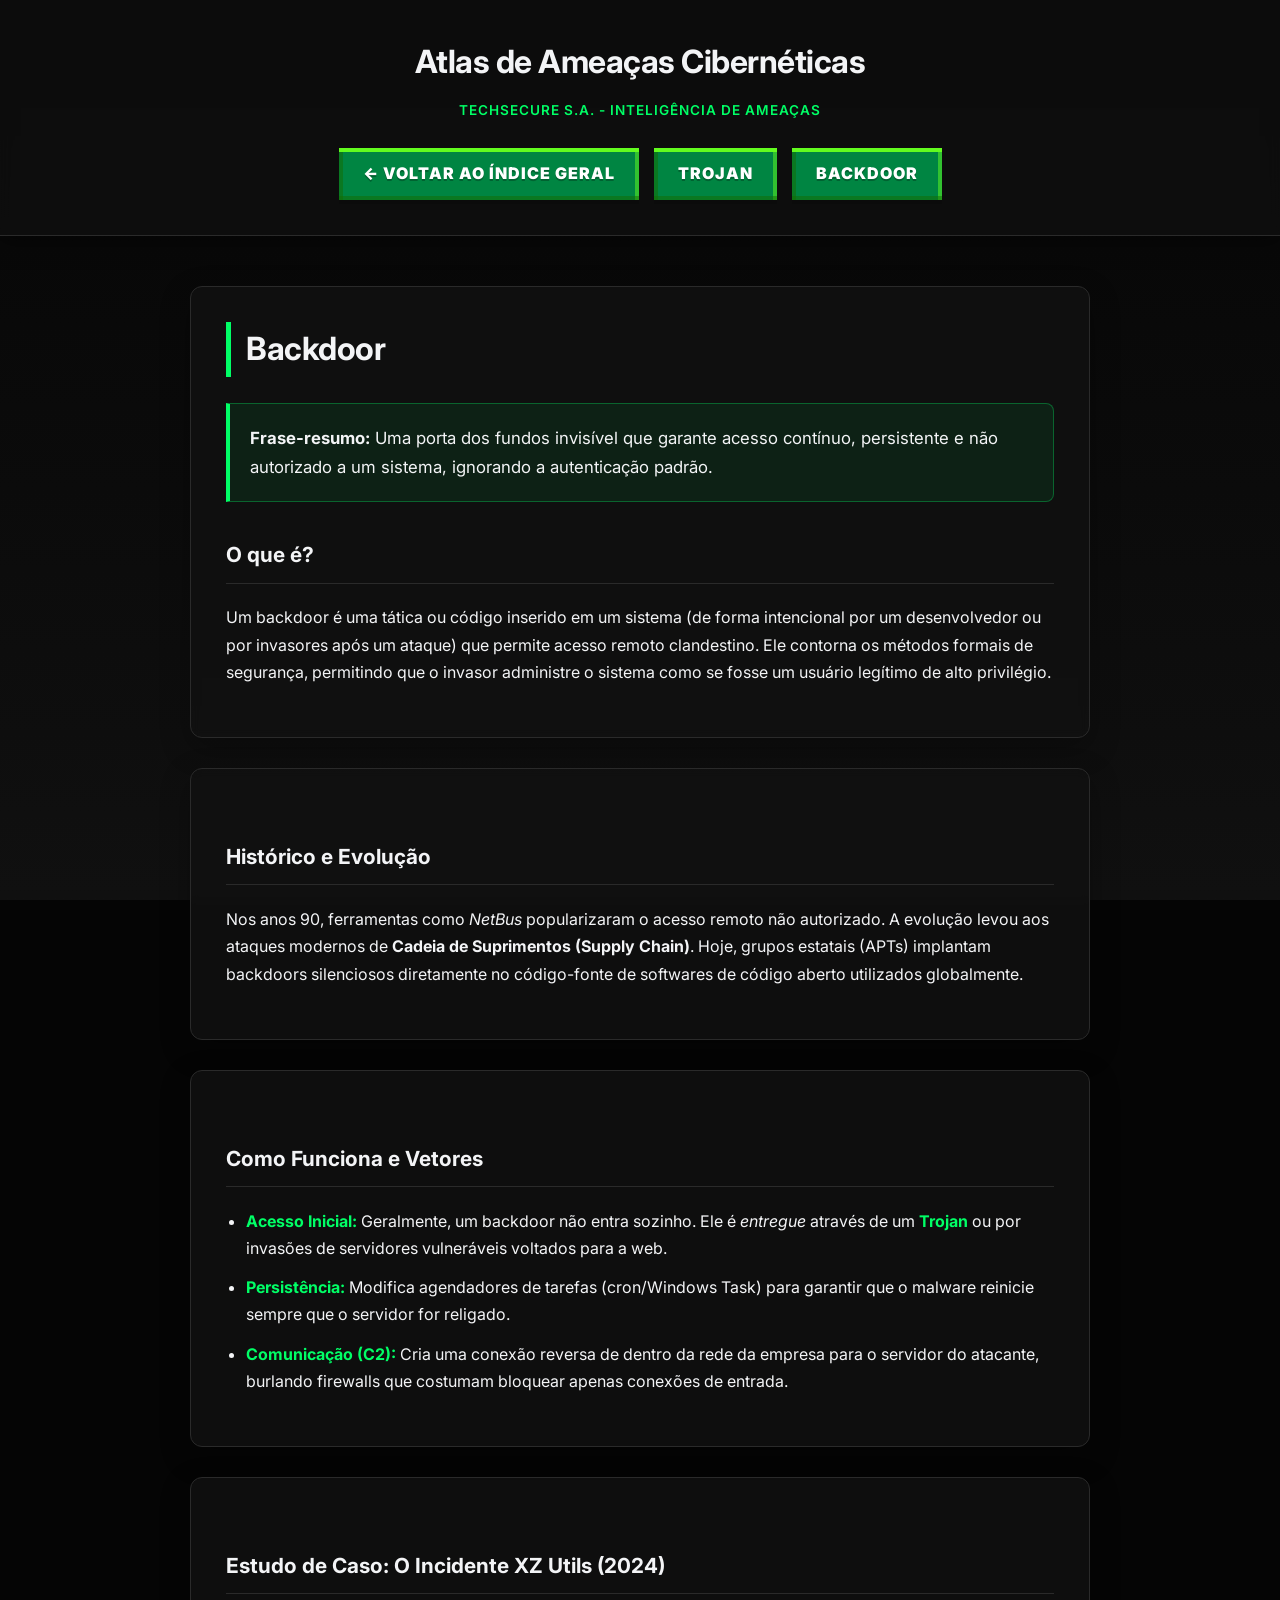
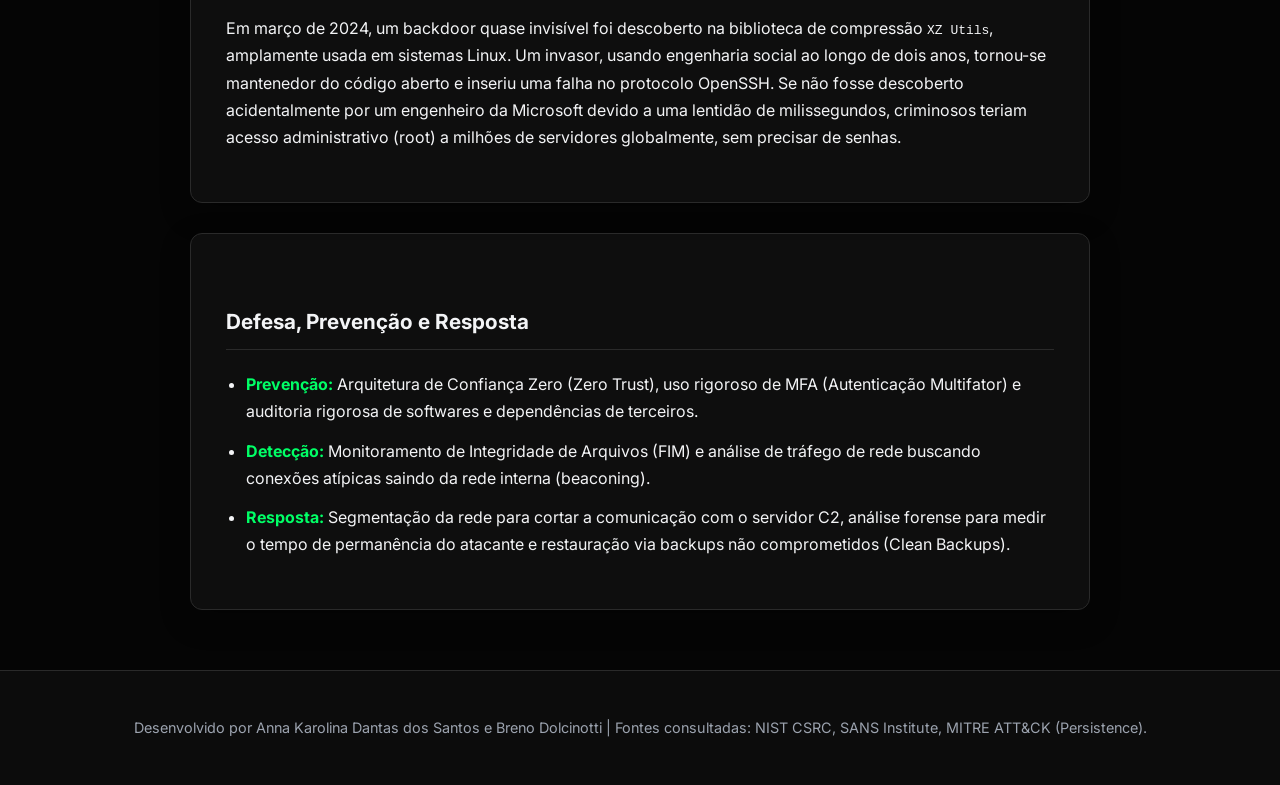
==== dupla02/backdoor.html @ b8115337 "feat: cria projeto" ====
<!DOCTYPE html>
<html lang="pt-BR">
<head>
    <meta charset="UTF-8">
    <meta name="viewport" content="width=device-width, initial-scale=1.0">
    <title>Backdoor - Atlas de Ameaças</title>
    <link rel="stylesheet" href="../dupla02/style.css">
</head>
<body>
    <header>
        <h1>Atlas de Ameaças Cibernéticas</h1>
        <p>TechSecure S.A. - Inteligência de Ameaças</p>
        <nav>
            <a href="../index.html" class="btn-3d">← Voltar ao Índice Geral</a>
            <a href="trojan.html" class="btn-3d">Trojan</a>
            <a href="backdoor.html" class="btn-3d">Backdoor</a>
        </nav>
    </header>

    <main>
        <article>
            <section>
                <h2>Backdoor</h2>
                <p class="highlight-box"><strong>Frase-resumo:</strong> Uma porta dos fundos invisível que garante acesso contínuo, persistente e não autorizado a um sistema, ignorando a autenticação padrão.</p>
                
                <h3>O que é?</h3>
                <p>Um backdoor é uma tática ou código inserido em um sistema (de forma intencional por um desenvolvedor ou por invasores após um ataque) que permite acesso remoto clandestino. Ele contorna os métodos formais de segurança, permitindo que o invasor administre o sistema como se fosse um usuário legítimo de alto privilégio.</p>
            </section>

            <section>
                <h3>Histórico e Evolução</h3>
                <p>Nos anos 90, ferramentas como <em>NetBus</em> popularizaram o acesso remoto não autorizado. A evolução levou aos ataques modernos de <strong>Cadeia de Suprimentos (Supply Chain)</strong>. Hoje, grupos estatais (APTs) implantam backdoors silenciosos diretamente no código-fonte de softwares de código aberto utilizados globalmente.</p>
            </section>

            <section>
                <h3>Como Funciona e Vetores</h3>
                <ul>
                    <li><strong>Acesso Inicial:</strong> Geralmente, um backdoor não entra sozinho. Ele é <em>entregue</em> através de um <strong>Trojan</strong> ou por invasões de servidores vulneráveis voltados para a web.</li>
                    <li><strong>Persistência:</strong> Modifica agendadores de tarefas (cron/Windows Task) para garantir que o malware reinicie sempre que o servidor for religado.</li>
                    <li><strong>Comunicação (C2):</strong> Cria uma conexão reversa de dentro da rede da empresa para o servidor do atacante, burlando firewalls que costumam bloquear apenas conexões de entrada.</li>
                </ul>
            </section>

            <section>
                <h3>Estudo de Caso: O Incidente XZ Utils (2024)</h3>
                <p>Em março de 2024, um backdoor quase invisível foi descoberto na biblioteca de compressão <code>XZ Utils</code>, amplamente usada em sistemas Linux. Um invasor, usando engenharia social ao longo de dois anos, tornou-se mantenedor do código aberto e inseriu uma falha no protocolo OpenSSH. Se não fosse descoberto acidentalmente por um engenheiro da Microsoft devido a uma lentidão de milissegundos, criminosos teriam acesso administrativo (root) a milhões de servidores globalmente, sem precisar de senhas.</p>
            </section>

            <section>
                <h3>Defesa, Prevenção e Resposta</h3>
                <ul>
                    <li><strong>Prevenção:</strong> Arquitetura de Confiança Zero (Zero Trust), uso rigoroso de MFA (Autenticação Multifator) e auditoria rigorosa de softwares e dependências de terceiros.</li>
                    <li><strong>Detecção:</strong> Monitoramento de Integridade de Arquivos (FIM) e análise de tráfego de rede buscando conexões atípicas saindo da rede interna (beaconing).</li>
                    <li><strong>Resposta:</strong> Segmentação da rede para cortar a comunicação com o servidor C2, análise forense para medir o tempo de permanência do atacante e restauração via backups não comprometidos (Clean Backups).</li>
                </ul>
            </section>
        </article>
    </main>

    <footer>
        <p>Desenvolvido por Anna Karolina Dantas dos Santos e Breno Dolcinotti | Fontes consultadas: NIST CSRC, SANS Institute, MITRE ATT&CK (Persistence).</p>
    </footer>
</body>
</html>
---- dupla02/style.css ----
@import url('https://fonts.googleapis.com/css2?family=Inter:wght@300;400;600;700&display=swap');

:root {
    --bg-black: #050505;
    --surface-dark: #111111;
    --surface-light: #1a1a1a;
    --text-main: #f3f4f6;
    --text-muted: #9ca3af;
    --neon-green: #00ff66;
    --dark-green: rgba(0, 255, 102, 0.08);
    --border-color: #2a2a2a;
    --glow: 0 0 15px rgba(0, 255, 102, 0.2);
}

body {
    font-family: 'Inter', sans-serif;
    color: var(--text-main);
    line-height: 1.7;
    margin: 0;
    padding: 0;
    -webkit-font-smoothing: antialiased;
    
    /* Fundo Matrix */
    background-color: var(--bg-black);
    background-image: 
        linear-gradient(rgba(5, 5, 5, 0.85), rgba(17, 17, 17, 0.92)), 
        url('https://i.pinimg.com/originals/20/6c/e5/206ce59b02a9eb73d6118d098e9a2638.gif');
    background-size: cover;
    background-position: center;
    background-attachment: fixed;
}

header {
    background-color: rgba(17, 17, 17, 0.7);
    border-bottom: 1px solid var(--border-color);
    padding: 35px 20px;
    text-align: center;
    box-shadow: 0 4px 20px rgba(0,0,0,0.5);
    /* Efeito de Vidro */
    backdrop-filter: blur(8px);
    -webkit-backdrop-filter: blur(8px);
}

header h1 {
    margin: 0 0 10px 0;
    color: var(--text-main);
    font-weight: 700;
    letter-spacing: -0.5px;
}

header p {
    color: var(--neon-green);
    margin: 0;
    font-weight: 600;
    letter-spacing: 1px;
    text-transform: uppercase;
    font-size: 0.85em;
}

nav {
    display: flex;
    justify-content: center;
    flex-wrap: wrap;
    gap: 15px;
    margin-top: 25px;
}

nav a {
    color: var(--text-muted);
    text-decoration: none;
    padding: 10px 20px;
    border: 1px solid var(--border-color);
    border-radius: 6px;
    font-size: 0.9em;
    font-weight: 600;
    transition: all 0.3s ease;
    background-color: rgba(26, 26, 26, 0.6);
}

nav a:hover {
    color: var(--text-main);
    border-color: var(--neon-green);
    box-shadow: var(--glow);
    transform: translateY(-2px);
}

nav a.active {
    background-color: var(--neon-green);
    color: var(--bg-black);
    border-color: var(--neon-green);
    box-shadow: var(--glow);
}

main {
    max-width: 900px;
    margin: 50px auto;
    padding: 0 20px;
}

section {
    background-color: rgba(17, 17, 17, 0.85);
    border: 1px solid var(--border-color);
    border-radius: 12px;
    padding: 35px;
    margin-bottom: 30px;
    box-shadow: 0 10px 30px rgba(0,0,0,0.3);
    /* Efeito de Vidro */
    backdrop-filter: blur(5px);
    -webkit-backdrop-filter: blur(5px);
}

h2 {
    color: var(--text-main);
    font-size: 2em;
    margin-top: 0;
    border-left: 5px solid var(--neon-green);
    padding-left: 15px;
    letter-spacing: -0.5px;
}

h3 {
    color: var(--text-main);
    margin-top: 35px;
    font-size: 1.3em;
    border-bottom: 1px solid var(--border-color);
    padding-bottom: 10px;
}

.highlight-box {
    background-color: var(--dark-green);
    border: 1px solid rgba(0, 255, 102, 0.3);
    border-left: 4px solid var(--neon-green);
    padding: 20px;
    border-radius: 0 8px 8px 0;
    margin: 25px 0;
    font-size: 1.05em;
}

ul {
    padding-left: 20px;
}

li {
    margin-bottom: 12px;
}

li strong {
    color: var(--neon-green);
}

figure {
    text-align: center;
    margin: 35px 0;
}

iframe {
    max-width: 100%;
    border-radius: 12px;
    border: 1px solid var(--border-color);
    box-shadow: 0 5px 15px rgba(0,0,0,0.5);
}

figcaption {
    font-size: 0.85em;
    color: var(--text-muted);
    margin-top: 12px;
}

footer {
    text-align: center;
    padding: 30px;
    font-size: 0.9em;
    color: var(--text-muted);
    border-top: 1px solid var(--border-color);
    margin-top: 60px;
    background-color: rgba(17, 17, 17, 0.7);
    backdrop-filter: blur(8px);
}

/* --- BOTÃO 3D RETRÔ --- */
.btn-3d {
  font-size: 16px; /* Ajustado um pouco para caber melhor no layout */
  background-color: #008542;
  color: #fff;
  text-shadow: 0 2px 0 rgb(0 0 0 / 25%);
  display: inline-flex;
  align-items: center;
  justify-content: center;
  position: relative;
  border: 0;
  z-index: 1;
  user-select: none;
  cursor: pointer;
  text-transform: uppercase;
  letter-spacing: 1px;
  white-space: unset;
  padding: 0.8rem 1.5rem;
  text-decoration: none;
  font-weight: 900;
  transition: all 0.7s cubic-bezier(0, 0.8, 0.26, 0.99);
  
  /* Ajustes para funcionar perfeitamente com a tag <a> */
  box-sizing: border-box;
  text-align: center;
}

.btn-3d:before {
  position: absolute;
  pointer-events: none;
  top: 0;
  left: 0;
  display: block;
  width: 100%;
  height: 100%;
  content: "";
  transition: 0.7s cubic-bezier(0, 0.8, 0.26, 0.99);
  z-index: -1;
  background-color: #008542 !important;
  box-shadow: 0 -4px rgb(21 108 0 / 50%) inset,
    0 4px rgb(100 253 31 / 99%) inset, -4px 0 rgb(100 253 31 / 50%) inset,
    4px 0 rgb(21 108 0 / 50%) inset;
}

.btn-3d:after {
  position: absolute;
  pointer-events: none;
  top: 0;
  left: 0;
  display: block;
  width: 100%;
  height: 100%;
  content: "";
  box-shadow: 0 4px 0 0 rgb(0 0 0 / 15%);
  transition: 0.7s cubic-bezier(0, 0.8, 0.26, 0.99);
}

.btn-3d:hover:before {
  box-shadow: 0 -4px rgb(0 0 0 / 50%) inset, 0 4px rgb(255 255 255 / 20%) inset,
    -4px 0 rgb(255 255 255 / 20%) inset, 4px 0 rgb(0 0 0 / 50%) inset;
}

.btn-3d:hover:after {
  box-shadow: 0 4px 0 0 rgb(0 0 0 / 15%);
}

.btn-3d:active {
  transform: translateY(4px);
}

.btn-3d:active:after {
  box-shadow: 0 0px 0 0 rgb(0 0 0 / 15%);
}
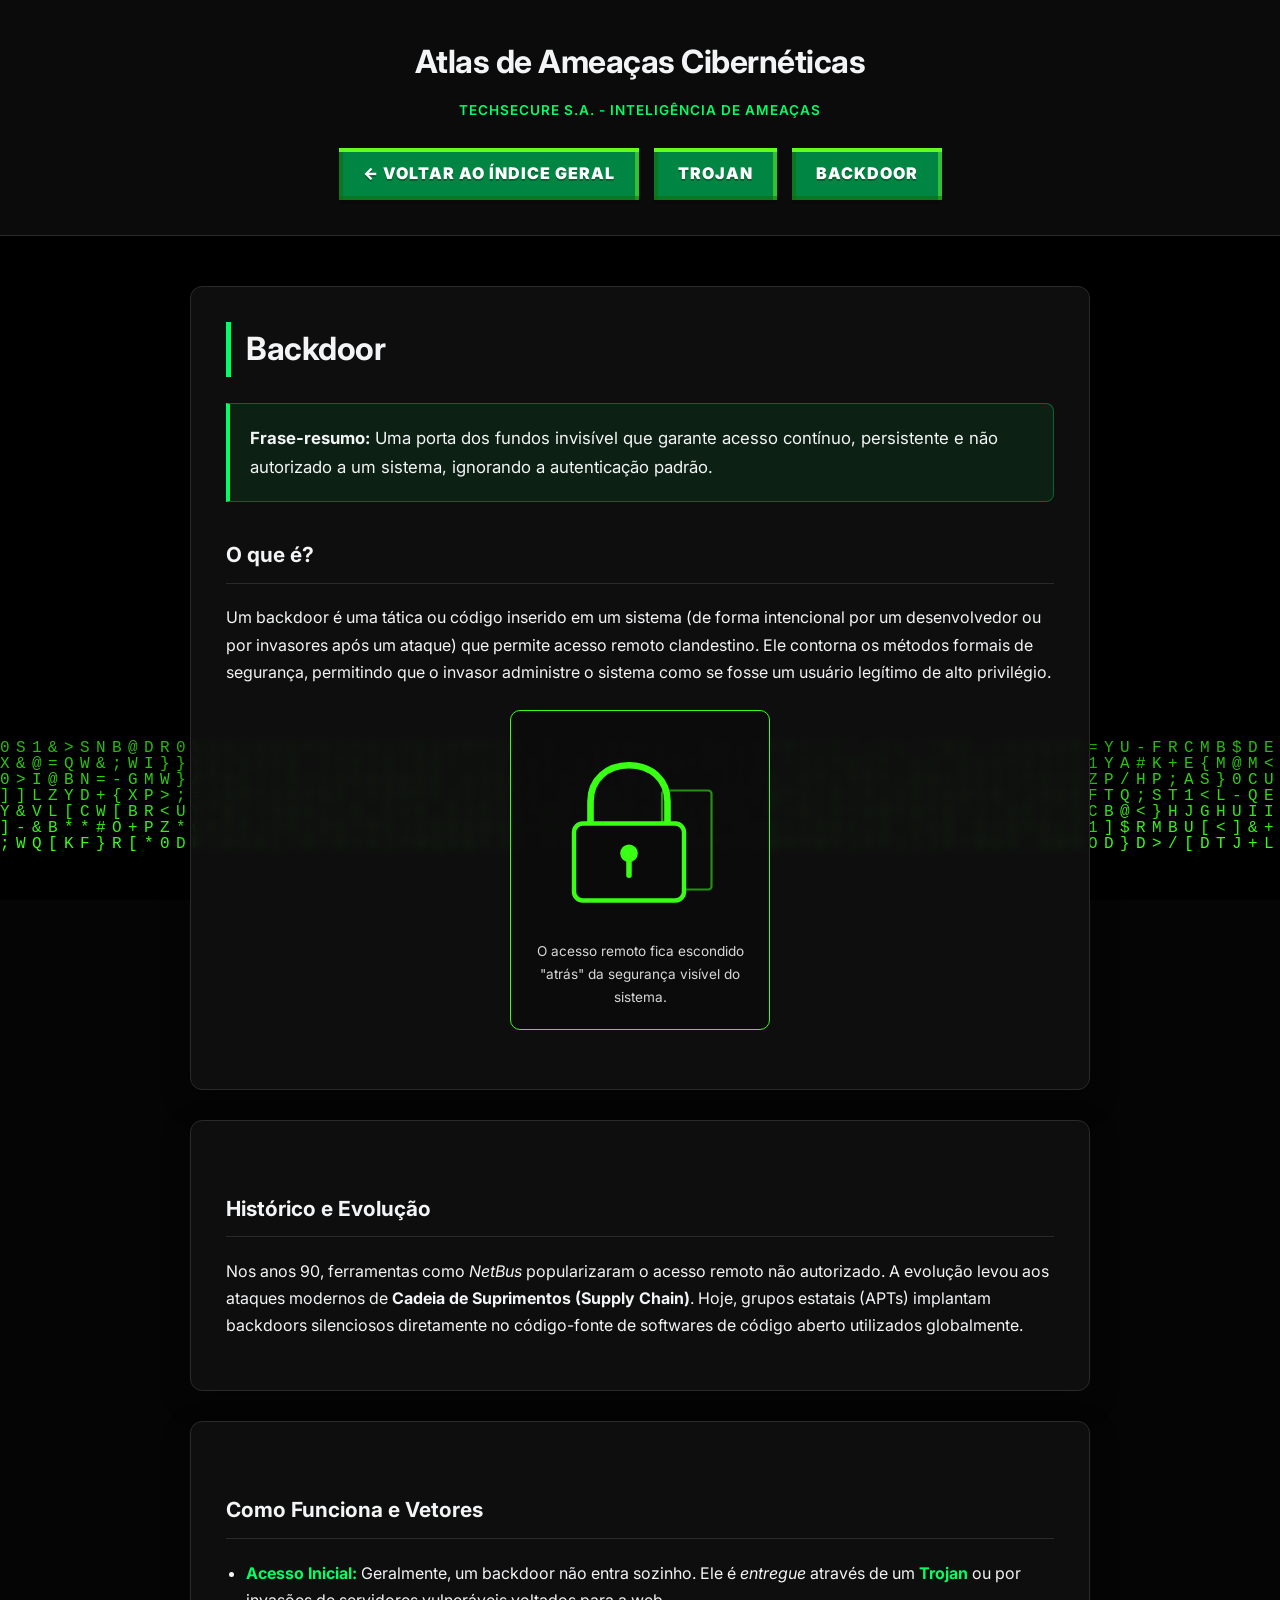
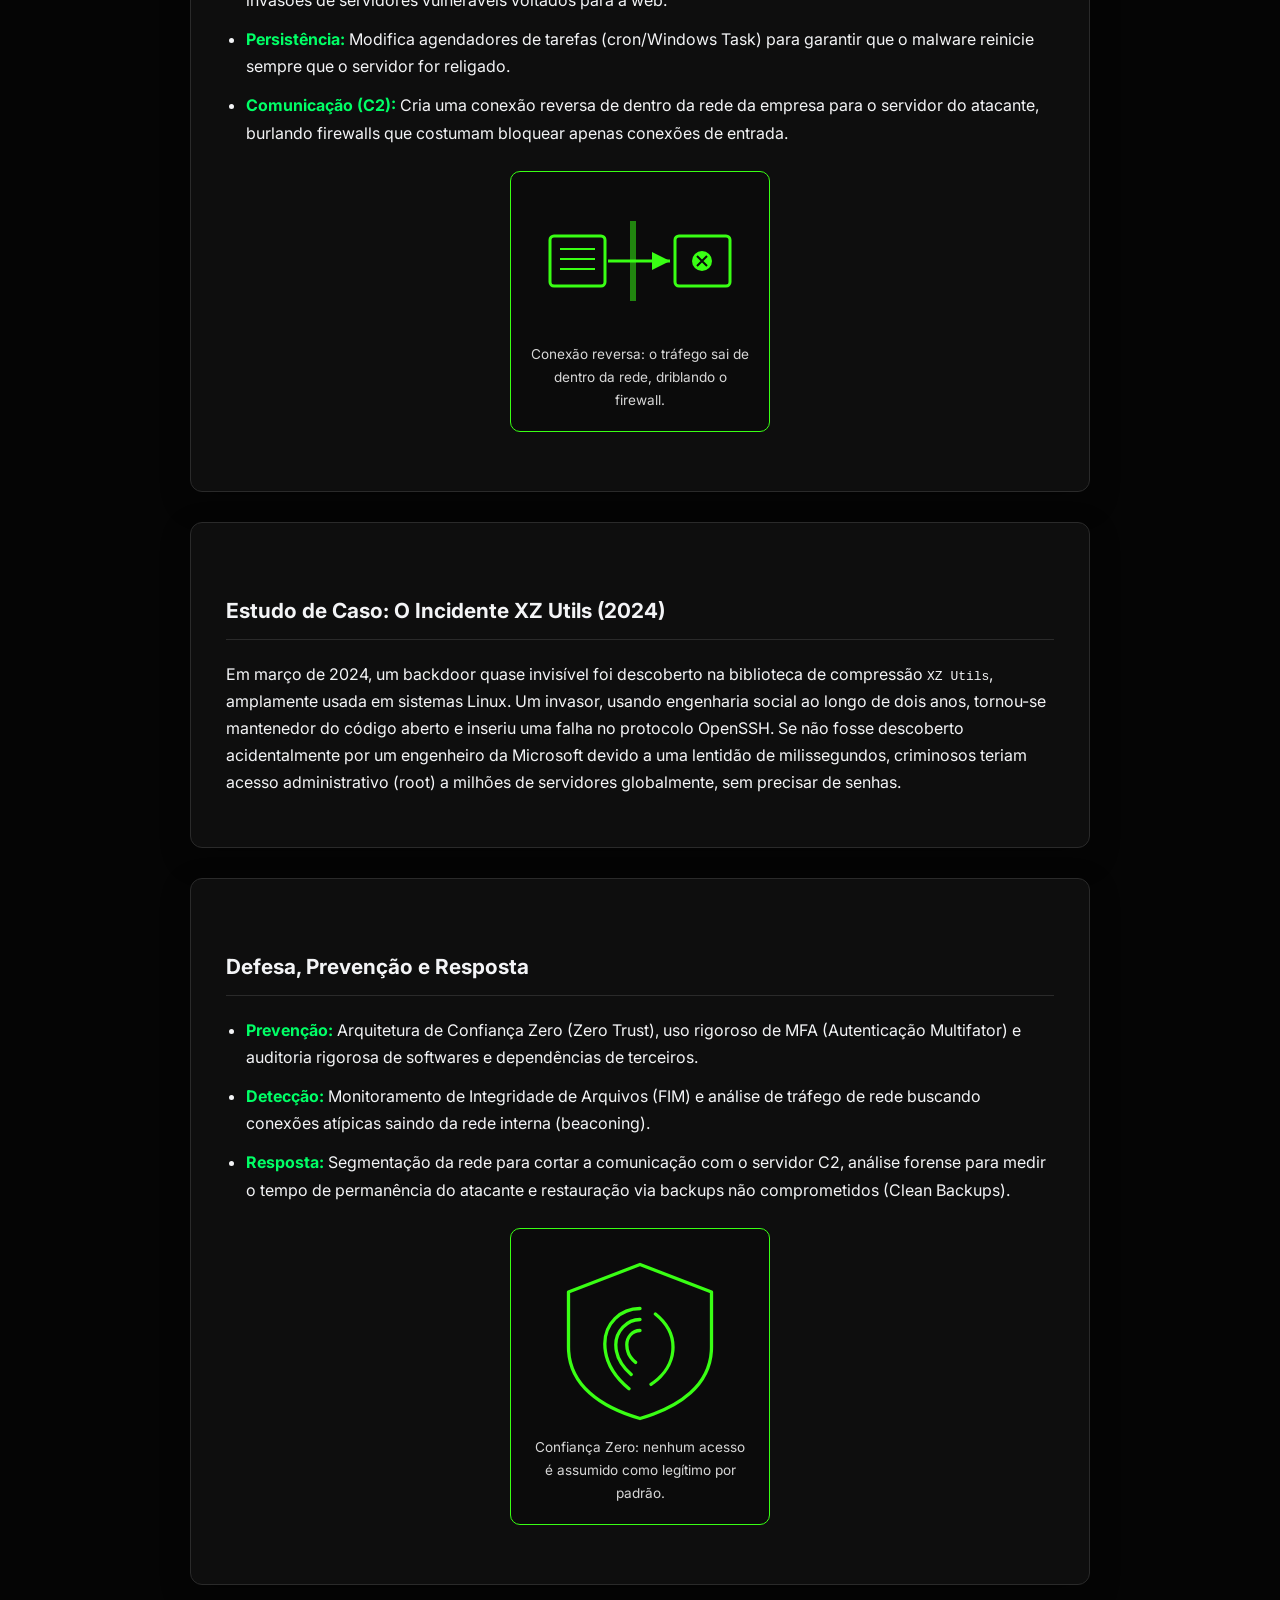
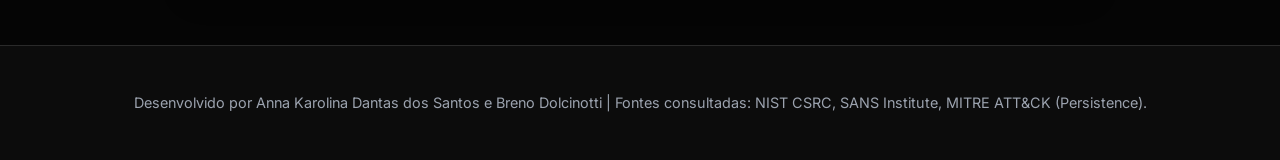
==== commit eeb670d1: "refactor: fotos e fundos acrecentados" ====
--- a/dupla02/backdoor.html
+++ b/dupla02/backdoor.html
@@ -5,8 +5,52 @@
     <meta name="viewport" content="width=device-width, initial-scale=1.0">
     <title>Backdoor - Atlas de Ameaças</title>
     <link rel="stylesheet" href="../dupla02/style.css">
+    <style>
+        /* Canvas do fundo animado: fica atrás de tudo, fixo na tela */
+        #matrix-bg {
+            position: fixed;
+            top: 0;
+            left: 0;
+            width: 100%;
+            height: 100%;
+            z-index: -1;
+            background: #000;
+        }
+
+        /* Garante que o conteúdo continue legível por cima do fundo */
+        body {
+            position: relative;
+        }
+
+        /* Cartão para as ilustrações SVG, com fundo escuro fixo
+           para garantir contraste independente do restante do CSS do site */
+        .icon-card {
+            background: rgba(10, 10, 10, 0.75);
+            border: 1px solid #39FF14;
+            border-radius: 10px;
+            padding: 1.2rem;
+            max-width: 220px;
+            margin: 1.5rem auto;
+            text-align: center;
+        }
+
+        .icon-card svg {
+            width: 100%;
+            height: auto;
+            display: block;
+            margin: 0 auto 0.6rem auto;
+        }
+
+        .icon-card figcaption {
+            color: #d7d7d7;
+            font-size: 0.85rem;
+        }
+    </style>
 </head>
 <body>
+    <!-- Canvas onde o código animado é desenhado -->
+    <canvas id="matrix-bg"></canvas>
+
     <header>
         <h1>Atlas de Ameaças Cibernéticas</h1>
         <p>TechSecure S.A. - Inteligência de Ameaças</p>
@@ -25,6 +69,21 @@
                 
                 <h3>O que é?</h3>
                 <p>Um backdoor é uma tática ou código inserido em um sistema (de forma intencional por um desenvolvedor ou por invasores após um ataque) que permite acesso remoto clandestino. Ele contorna os métodos formais de segurança, permitindo que o invasor administre o sistema como se fosse um usuário legítimo de alto privilégio.</p>
+
+                <figure class="icon-card">
+                    <svg viewBox="0 0 200 180" xmlns="http://www.w3.org/2000/svg" role="img" aria-labelledby="titulo-icone-cadeado">
+                        <title id="titulo-icone-cadeado">Ilustração de um cadeado com uma porta escondida atrás, representando o acesso oculto de um backdoor</title>
+                        <!-- porta escondida ao fundo -->
+                        <rect x="120" y="55" width="45" height="90" rx="3" fill="none" stroke="#39FF14" stroke-width="2" opacity="0.55"/>
+                        <circle cx="128" cy="100" r="2.5" fill="#39FF14" opacity="0.55"/>
+                        <!-- cadeado em primeiro plano -->
+                        <path d="M55 85 L55 65 C55 45 70 32 90 32 C110 32 125 45 125 65 L125 85" fill="none" stroke="#39FF14" stroke-width="6"/>
+                        <rect x="40" y="85" width="100" height="70" rx="8" fill="#0a0a0a" stroke="#39FF14" stroke-width="4"/>
+                        <circle cx="90" cy="112" r="8" fill="#39FF14"/>
+                        <line x1="90" y1="118" x2="90" y2="132" stroke="#39FF14" stroke-width="5" stroke-linecap="round"/>
+                    </svg>
+                    <figcaption>O acesso remoto fica escondido "atrás" da segurança visível do sistema.</figcaption>
+                </figure>
             </section>
 
             <section>
@@ -39,6 +98,31 @@
                     <li><strong>Persistência:</strong> Modifica agendadores de tarefas (cron/Windows Task) para garantir que o malware reinicie sempre que o servidor for religado.</li>
                     <li><strong>Comunicação (C2):</strong> Cria uma conexão reversa de dentro da rede da empresa para o servidor do atacante, burlando firewalls que costumam bloquear apenas conexões de entrada.</li>
                 </ul>
+
+                <figure class="icon-card">
+                    <svg viewBox="0 0 220 140" xmlns="http://www.w3.org/2000/svg" role="img" aria-labelledby="titulo-icone-c2">
+                        <title id="titulo-icone-c2">Ilustração de um servidor dentro de uma rede corporativa enviando uma conexão reversa para um servidor externo do atacante</title>
+                        <!-- servidor interno (vítima) -->
+                        <rect x="20" y="45" width="55" height="50" rx="4" fill="none" stroke="#39FF14" stroke-width="3"/>
+                        <line x1="30" y1="58" x2="65" y2="58" stroke="#39FF14" stroke-width="2"/>
+                        <line x1="30" y1="68" x2="65" y2="68" stroke="#39FF14" stroke-width="2"/>
+                        <line x1="30" y1="78" x2="65" y2="78" stroke="#39FF14" stroke-width="2"/>
+                        <!-- firewall -->
+                        <rect x="100" y="30" width="6" height="80" fill="#39FF14" opacity="0.5"/>
+                        <!-- servidor do atacante -->
+                        <rect x="145" y="45" width="55" height="50" rx="4" fill="none" stroke="#39FF14" stroke-width="3"/>
+                        <circle cx="172" cy="70" r="10" fill="#39FF14"/>
+                        <path d="M167 65 L177 75 M177 65 L167 75" stroke="#0a0a0a" stroke-width="2"/>
+                        <!-- seta da conexão reversa saindo de dentro para fora -->
+                        <path d="M78 70 L140 70" fill="none" stroke="#39FF14" stroke-width="3" marker-end="url(#seta)"/>
+                        <defs>
+                            <marker id="seta" markerWidth="10" markerHeight="10" refX="6" refY="3" orient="auto">
+                                <path d="M0,0 L6,3 L0,6 Z" fill="#39FF14"/>
+                            </marker>
+                        </defs>
+                    </svg>
+                    <figcaption>Conexão reversa: o tráfego sai de dentro da rede, driblando o firewall.</figcaption>
+                </figure>
             </section>
 
             <section>
@@ -53,6 +137,18 @@
                     <li><strong>Detecção:</strong> Monitoramento de Integridade de Arquivos (FIM) e análise de tráfego de rede buscando conexões atípicas saindo da rede interna (beaconing).</li>
                     <li><strong>Resposta:</strong> Segmentação da rede para cortar a comunicação com o servidor C2, análise forense para medir o tempo de permanência do atacante e restauração via backups não comprometidos (Clean Backups).</li>
                 </ul>
+
+                <figure class="icon-card">
+                    <svg viewBox="0 0 200 160" xmlns="http://www.w3.org/2000/svg" role="img" aria-labelledby="titulo-icone-zerotrust">
+                        <title id="titulo-icone-zerotrust">Ilustração de um escudo com uma impressão digital, representando a arquitetura de confiança zero</title>
+                        <path d="M100 15 L165 40 L165 90 C165 125 135 145 100 155 C65 145 35 125 35 90 L35 40 Z" fill="none" stroke="#39FF14" stroke-width="3" stroke-linejoin="round"/>
+                        <path d="M100 55 C82 55 68 69 68 87 C68 105 78 118 90 128" fill="none" stroke="#39FF14" stroke-width="3" stroke-linecap="round"/>
+                        <path d="M100 65 C88 65 78 76 78 88 C78 100 84 108 92 115" fill="none" stroke="#39FF14" stroke-width="3" stroke-linecap="round"/>
+                        <path d="M100 75 C93 75 88 81 88 88 C88 95 91 100 96 104" fill="none" stroke="#39FF14" stroke-width="3" stroke-linecap="round"/>
+                        <path d="M114 60 C124 68 130 78 130 90 C130 104 122 116 110 124" fill="none" stroke="#39FF14" stroke-width="3" stroke-linecap="round"/>
+                    </svg>
+                    <figcaption>Confiança Zero: nenhum acesso é assumido como legítimo por padrão.</figcaption>
+                </figure>
             </section>
         </article>
     </main>
@@ -60,5 +156,46 @@
     <footer>
         <p>Desenvolvido por Anna Karolina Dantas dos Santos e Breno Dolcinotti | Fontes consultadas: NIST CSRC, SANS Institute, MITRE ATT&CK (Persistence).</p>
     </footer>
+
+    <script>
+        // Animação de "chuva de código" estilo Matrix, desenhada no canvas de fundo
+        const canvas = document.getElementById('matrix-bg');
+        const ctx = canvas.getContext('2d');
+
+        function ajustarTamanho() {
+            canvas.width = window.innerWidth;
+            canvas.height = window.innerHeight;
+        }
+        ajustarTamanho();
+        window.addEventListener('resize', ajustarTamanho);
+
+        // Caracteres usados na chuva (letras, números e símbolos comuns em código)
+        const caracteres = '01{}[]<>/;=+-*&%$#@ABCDEFGHIJKLMNOPQRSTUVWXYZ';
+        const tamanhoFonte = 16;
+        let colunas = Math.floor(canvas.width / tamanhoFonte);
+        let gotas = new Array(colunas).fill(1);
+
+        function desenhar() {
+            // Camada semitransparente para criar o rastro que desaparece aos poucos
+            ctx.fillStyle = 'rgba(0, 0, 0, 0.05)';
+            ctx.fillRect(0, 0, canvas.width, canvas.height);
+
+            ctx.fillStyle = '#39FF14'; // verde estilo terminal
+            ctx.font = tamanhoFonte + 'px monospace';
+
+            for (let i = 0; i < gotas.length; i++) {
+                const caractere = caracteres[Math.floor(Math.random() * caracteres.length)];
+                ctx.fillText(caractere, i * tamanhoFonte, gotas[i] * tamanhoFonte);
+
+                // Reinicia a gota no topo aleatoriamente, depois que passa da tela
+                if (gotas[i] * tamanhoFonte > canvas.height && Math.random() > 0.975) {
+                    gotas[i] = 0;
+                }
+                gotas[i]++;
+            }
+        }
+
+        setInterval(desenhar, 40);
+    </script>
 </body>
-</html>+</html>
